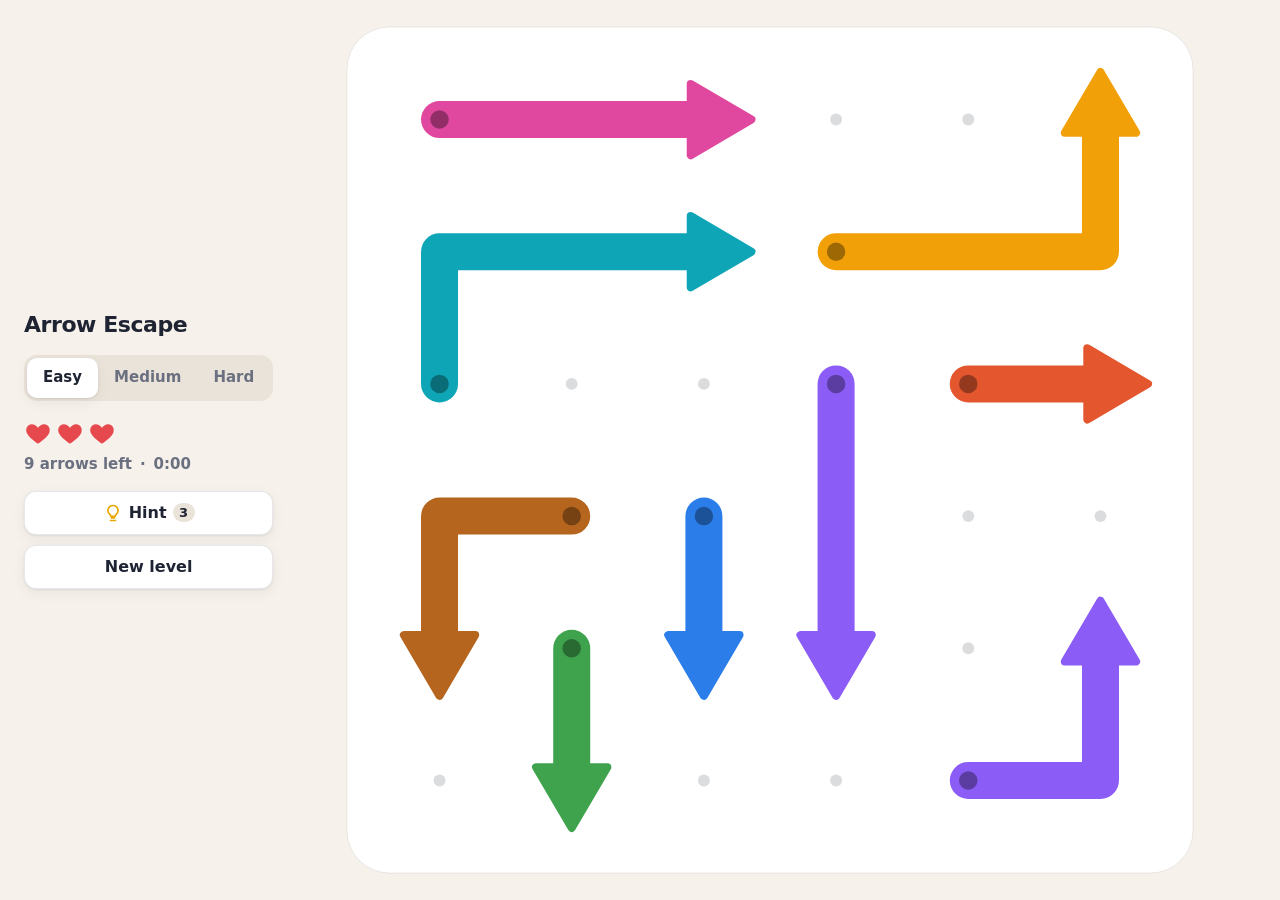
==== index.html @ 72892c08 "Arrow Escape: offline iPad puzzle game Tap arrows to slide them off the board; bumping another arrow" ====
<!doctype html>
<html lang="en">
<head>
  <meta charset="utf-8">
  <meta name="viewport" content="width=device-width, initial-scale=1, maximum-scale=1, user-scalable=no, viewport-fit=cover">
  <title>Arrow Escape</title>
  <meta name="description" content="Tap the arrows so each one slides off the board. Clear them all.">
  <meta name="theme-color" content="#F6F1EA" media="(prefers-color-scheme: light)">
  <meta name="theme-color" content="#14161C" media="(prefers-color-scheme: dark)">

  <!-- Home Screen app: full screen, no Safari bars -->
  <meta name="apple-mobile-web-app-capable" content="yes">
  <meta name="mobile-web-app-capable" content="yes">
  <meta name="apple-mobile-web-app-title" content="Arrows">
  <meta name="apple-mobile-web-app-status-bar-style" content="default">
  <link rel="manifest" href="manifest.json">
  <link rel="icon" type="image/png" sizes="192x192" href="icons/icon-192.png">
  <link rel="apple-touch-icon" href="icons/apple-touch-icon.png">
  <link rel="apple-touch-icon" sizes="152x152" href="icons/apple-touch-icon-152.png">
  <link rel="apple-touch-icon" sizes="167x167" href="icons/apple-touch-icon-167.png">
  <link rel="apple-touch-icon" sizes="180x180" href="icons/apple-touch-icon.png">

  <link rel="stylesheet" href="css/style.css">
  <script type="module" src="js/main.js"></script>
</head>
<body>
  <div id="app">
    <header class="bar">
      <h1 class="brand">Arrow Escape</h1>

      <div class="seg" role="group" aria-label="Difficulty">
        <button type="button" data-diff="easy">Easy</button>
        <button type="button" data-diff="medium">Medium</button>
        <button type="button" data-diff="hard">Hard</button>
      </div>

      <div class="hud">
        <div id="hearts" class="hearts" role="img"></div>
        <div class="info"><span id="left"></span><span aria-hidden="true">·</span><span id="timer">0:00</span></div>
      </div>

      <div class="actions">
        <button type="button" id="hint" class="btn">
          <svg viewBox="0 0 24 24" aria-hidden="true"><path d="M9 21h6M10 18h4M12 3a6 6 0 0 0-3.6 10.8c.6.5 1 1.2 1 2V16h5.2v-.2c0-.8.4-1.5 1-2A6 6 0 0 0 12 3z"/></svg>
          Hint <span id="hint-count" class="badge">3</span>
        </button>
        <button type="button" id="new" class="btn">New level</button>
      </div>
    </header>

    <main class="stage">
      <canvas id="board" aria-label="Game board. Tap an arrow to slide it off the board."></canvas>
    </main>
  </div>

  <div id="overlay" class="overlay" hidden>
    <div id="card" class="card" role="dialog" aria-modal="true"></div>
  </div>

  <div id="toast" class="toast" hidden>
    New version ready <button type="button" id="reload" class="btn primary">Reload</button>
  </div>

  <noscript>Arrow Escape needs JavaScript.</noscript>
</body>
</html>
---- css/style.css ----
:root {
  --bg: #F6F1EA;
  --panel: #FFFFFF;
  --seg: #EAE3D9;
  --ink: #1F2433;
  --muted: #6B7080;
  --line: rgba(31, 36, 51, 0.1);
  --accent: #2B7DE9;
  --accent-ink: #FFFFFF;
  --heart: #E5484D;
  --hint: #E6A700;
  --shadow: 0 1px 2px rgba(31, 36, 51, 0.08), 0 4px 14px rgba(31, 36, 51, 0.06);
  color-scheme: light dark;
}

@media (prefers-color-scheme: dark) {
  :root {
    --bg: #14161C;
    --panel: #1E2129;
    --seg: #262A34;
    --ink: #ECEEF3;
    --muted: #9AA0AE;
    --line: rgba(255, 255, 255, 0.1);
    --accent: #5B9BFF;
    --accent-ink: #0B1220;
    --heart: #FF6369;
    --hint: #FFD43B;
    --shadow: 0 1px 2px rgba(0, 0, 0, 0.4), 0 4px 14px rgba(0, 0, 0, 0.3);
  }
}

* { box-sizing: border-box; }

html, body {
  margin: 0;
  height: 100%;
  overflow: hidden;
  background: var(--bg);
  color: var(--ink);
  font-family: -apple-system, BlinkMacSystemFont, system-ui, "Segoe UI", Roboto, sans-serif;
  -webkit-user-select: none;
  user-select: none;
  -webkit-touch-callout: none;
  -webkit-tap-highlight-color: transparent;
  -webkit-text-size-adjust: 100%;
  overscroll-behavior: none;
  touch-action: none;
}

body { position: fixed; inset: 0; }

#app {
  position: absolute;
  inset: 0;
  display: flex;
  flex-direction: column;
  padding: env(safe-area-inset-top) env(safe-area-inset-right) env(safe-area-inset-bottom) env(safe-area-inset-left);
}

/* ------------------------------------------------------------ top bar */

.bar {
  display: grid;
  grid-template-columns: 1fr auto;
  grid-template-areas: "brand seg" "hud actions";
  align-items: center;
  gap: 12px 16px;
  padding: 16px 20px 4px;
}

.brand { grid-area: brand; margin: 0; font-size: 22px; font-weight: 800; letter-spacing: -0.02em; }
.seg { grid-area: seg; }
.hud { grid-area: hud; }
.actions { grid-area: actions; display: flex; gap: 10px; }

.seg {
  display: flex;
  padding: 3px;
  border-radius: 13px;
  background: var(--seg);
}
.seg button {
  flex: 1;
  min-height: 40px;
  padding: 0 16px;
  border: 0;
  border-radius: 10px;
  background: transparent;
  color: var(--muted);
  font-size: 15px; font-weight: 600; line-height: 1;
  font-family: inherit;
  touch-action: manipulation;
}
.seg button[aria-pressed="true"] { background: var(--panel); color: var(--ink); box-shadow: var(--shadow); }

.hud { display: flex; align-items: center; gap: 16px; min-width: 0; }
.hearts { display: flex; gap: 4px; }
.heart svg { display: block; width: 28px; height: 28px; fill: var(--heart); transition: opacity 0.3s, transform 0.3s; }
.heart.lost svg { opacity: 0.18; filter: grayscale(1); }
.heart.pop svg { animation: heart-pop 0.45s ease-out; }
@keyframes heart-pop {
  0% { transform: scale(1); }
  35% { transform: scale(1.45) rotate(-8deg); }
  100% { transform: scale(1); }
}
.info { display: flex; gap: 8px; color: var(--muted); font-size: 15px; font-weight: 600; font-variant-numeric: tabular-nums; white-space: nowrap; }

.btn {
  display: inline-flex;
  align-items: center;
  justify-content: center;
  gap: 6px;
  min-height: 44px;
  padding: 0 16px;
  border: 1px solid var(--line);
  border-radius: 12px;
  background: var(--panel);
  color: var(--ink);
  font-size: 16px; font-weight: 600; line-height: 1;
  font-family: inherit;
  box-shadow: var(--shadow);
  touch-action: manipulation;
}
.btn:active { transform: scale(0.97); }
.btn:disabled { opacity: 0.45; }
.btn svg { width: 20px; height: 20px; fill: none; stroke: var(--hint); stroke-width: 2; stroke-linecap: round; stroke-linejoin: round; }
.btn.primary { background: var(--accent); border-color: transparent; color: var(--accent-ink); }
.badge {
  min-width: 22px;
  padding: 3px 6px;
  border-radius: 99px;
  background: var(--seg);
  font-size: 13px;
  font-variant-numeric: tabular-nums;
}

/* ------------------------------------------------------------ board */

.stage { position: relative; flex: 1; min-width: 0; min-height: 0; }
#board { position: absolute; inset: 0; display: block; width: 100%; height: 100%; touch-action: none; }

/* Landscape: controls become a side panel. */
@media (orientation: landscape) {
  #app { flex-direction: row; }
  .bar {
    width: 260px;
    flex: none;
    grid-template-columns: 1fr;
    grid-template-areas: "brand" "seg" "hud" "actions";
    align-content: center;
    gap: 18px;
    padding: 20px 4px 20px 24px;
  }
  .hud { flex-direction: column; align-items: flex-start; gap: 8px; }
  .actions { flex-direction: column; }
}

/* Narrow portrait screens (phones): stack the bar. */
@media (orientation: portrait) and (max-width: 560px) {
  .bar { grid-template-columns: 1fr; grid-template-areas: "brand" "seg" "hud" "actions"; padding: 12px 16px 0; }
  .actions .btn { flex: 1; }
}

/* ------------------------------------------------------------ overlay */

.overlay {
  position: fixed;
  inset: 0;
  display: grid;
  place-items: center;
  padding: 16px;
  background: rgba(20, 22, 28, 0.35);
  -webkit-backdrop-filter: blur(6px);
  backdrop-filter: blur(6px);
  animation: fade 0.2s ease-out;
  z-index: 10;
}
.overlay[hidden], .toast[hidden] { display: none; }

.card {
  width: min(420px, 100%);
  padding: 28px 24px 24px;
  border-radius: 24px;
  background: var(--panel);
  box-shadow: 0 20px 60px rgba(0, 0, 0, 0.25);
  text-align: center;
  animation: rise 0.28s cubic-bezier(0.2, 0.9, 0.3, 1.2);
}
.card h2 { margin: 0 0 18px; font-size: 28px; letter-spacing: -0.02em; }
.kicker { margin: 0 0 4px; color: var(--muted); font-size: 13px; font-weight: 700; letter-spacing: 0.08em; text-transform: uppercase; }
.stats { display: grid; grid-template-columns: repeat(3, 1fr); gap: 8px; margin-bottom: 16px; }
.stats div { padding: 12px 4px; border-radius: 14px; background: var(--seg); }
.stats b { display: block; font-size: 26px; font-variant-numeric: tabular-nums; }
.stats span { color: var(--muted); font-size: 13px; font-weight: 600; }
.sub { margin: 0 0 20px; color: var(--muted); font-size: 15px; line-height: 1.4; }
.sub strong { color: var(--ink); }
.buttons { display: flex; gap: 10px; }
.buttons .btn { flex: 1; min-height: 50px; }

.toast {
  position: fixed;
  left: 50%;
  bottom: calc(16px + env(safe-area-inset-bottom));
  transform: translateX(-50%);
  display: flex;
  align-items: center;
  gap: 12px;
  padding: 8px 8px 8px 18px;
  border-radius: 16px;
  background: var(--panel);
  box-shadow: var(--shadow);
  font-weight: 600;
  z-index: 20;
}

@keyframes fade { from { opacity: 0; } }
@keyframes rise { from { opacity: 0; transform: translateY(16px) scale(0.96); } }
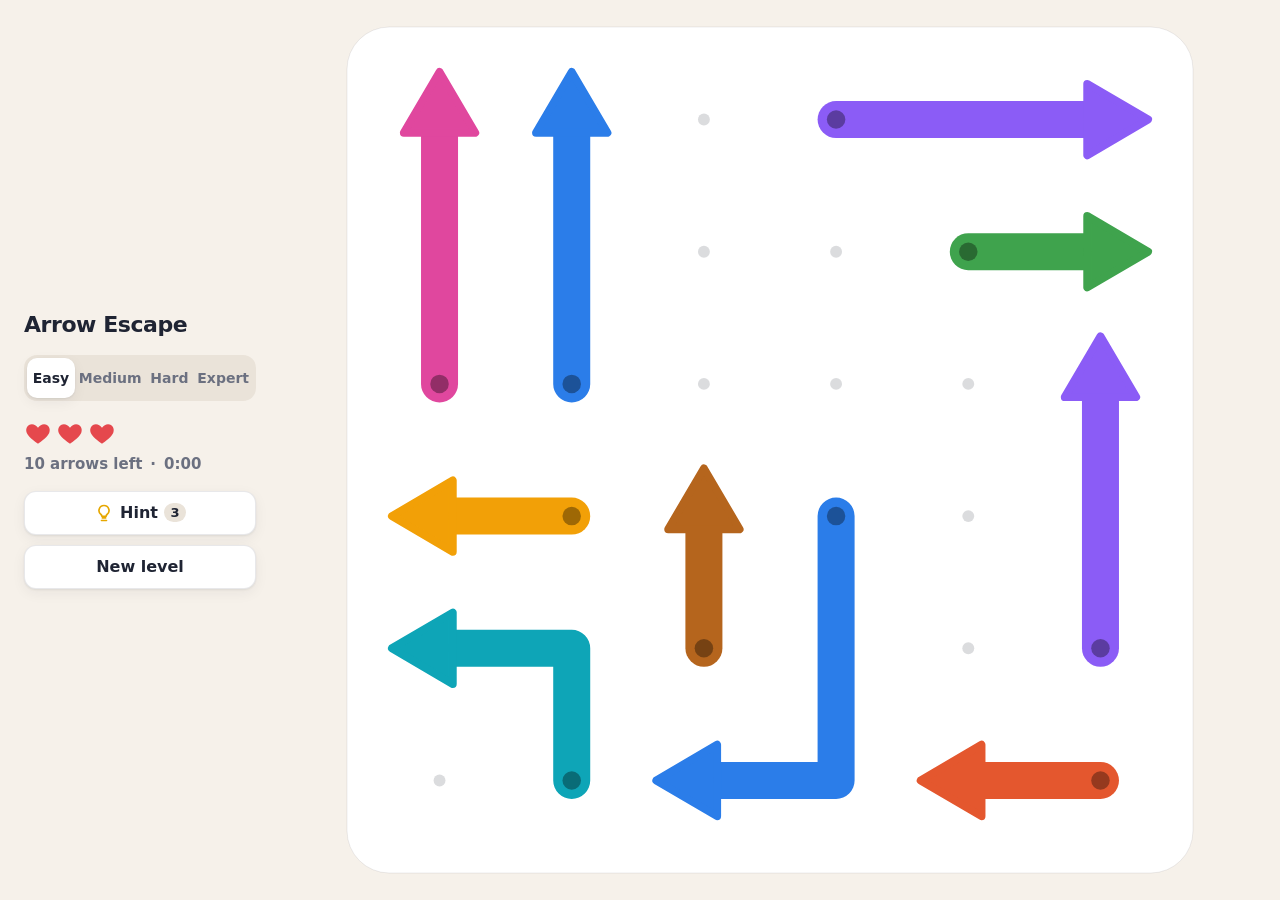
==== commit 97b1a1f7: "Add Expert difficulty 12x12 board with long, bendy arrows. Each head is placed on the cell (of 8 sam" ====
--- a/index.html
+++ b/index.html
@@ -32,6 +32,7 @@
         <button type="button" data-diff="easy">Easy</button>
         <button type="button" data-diff="medium">Medium</button>
         <button type="button" data-diff="hard">Hard</button>
+        <button type="button" data-diff="expert">Expert</button>
       </div>
 
       <div class="hud">
--- a/css/style.css
+++ b/css/style.css
@@ -89,8 +89,9 @@
   color: var(--muted);
   font-size: 15px; font-weight: 600; line-height: 1;
   font-family: inherit;
-  touch-action: manipulation;
-}
+  touch-action: none; /* no pan, so a Pencil wobble never cancels the press */
+}
+@media (orientation: landscape) { .seg button { padding: 0 4px; font-size: 14px; } }
 .seg button[aria-pressed="true"] { background: var(--panel); color: var(--ink); box-shadow: var(--shadow); }
 
 .hud { display: flex; align-items: center; gap: 16px; min-width: 0; }
@@ -119,7 +120,7 @@
   font-size: 16px; font-weight: 600; line-height: 1;
   font-family: inherit;
   box-shadow: var(--shadow);
-  touch-action: manipulation;
+  touch-action: none; /* no pan, so a Pencil wobble never cancels the press */
 }
 .btn:active { transform: scale(0.97); }
 .btn:disabled { opacity: 0.45; }
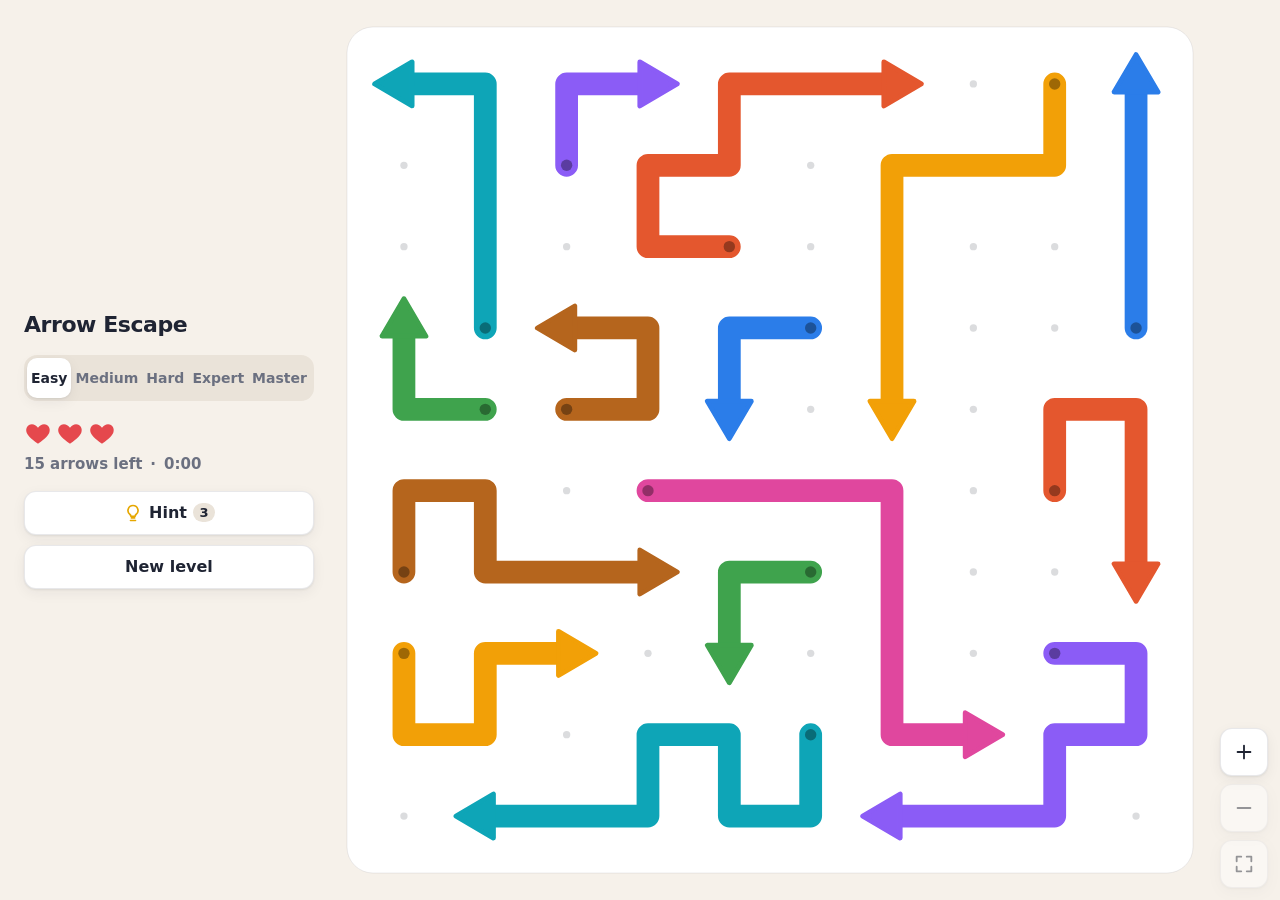
==== commit 7ad934c1: "Harder levels, Master difficulty and pinch zoom Every level moves up: the old Hard boards are now Ea" ====
--- a/index.html
+++ b/index.html
@@ -33,6 +33,7 @@
         <button type="button" data-diff="medium">Medium</button>
         <button type="button" data-diff="hard">Hard</button>
         <button type="button" data-diff="expert">Expert</button>
+        <button type="button" data-diff="master">Master</button>
       </div>
 
       <div class="hud">
@@ -50,7 +51,18 @@
     </header>
 
     <main class="stage">
-      <canvas id="board" aria-label="Game board. Tap an arrow to slide it off the board."></canvas>
+      <canvas id="board" aria-label="Game board. Tap an arrow to slide it off the board. Pinch to zoom."></canvas>
+      <div class="zoom" role="group" aria-label="Zoom">
+        <button type="button" id="zoom-in" class="btn" aria-label="Zoom in">
+          <svg viewBox="0 0 24 24" aria-hidden="true"><path d="M12 5v14M5 12h14"/></svg>
+        </button>
+        <button type="button" id="zoom-out" class="btn" aria-label="Zoom out">
+          <svg viewBox="0 0 24 24" aria-hidden="true"><path d="M5 12h14"/></svg>
+        </button>
+        <button type="button" id="zoom-fit" class="btn" aria-label="Show whole board">
+          <svg viewBox="0 0 24 24" aria-hidden="true"><path d="M4 9V4h5M15 4h5v5M20 15v5h-5M9 20H4v-5"/></svg>
+        </button>
+      </div>
     </main>
   </div>
 
--- a/css/style.css
+++ b/css/style.css
@@ -140,6 +140,18 @@
 .stage { position: relative; flex: 1; min-width: 0; min-height: 0; }
 #board { position: absolute; inset: 0; display: block; width: 100%; height: 100%; touch-action: none; }
 
+/* Zoom buttons, floating over the board's bottom-right corner. */
+.zoom {
+  position: absolute;
+  right: 12px;
+  bottom: 12px;
+  display: flex;
+  gap: 8px;
+}
+@media (orientation: landscape) { .zoom { flex-direction: column; } }
+.zoom .btn { width: 48px; min-height: 48px; padding: 0; }
+.zoom .btn svg { width: 22px; height: 22px; stroke: var(--ink); }
+
 /* Landscape: controls become a side panel. */
 @media (orientation: landscape) {
   #app { flex-direction: row; }
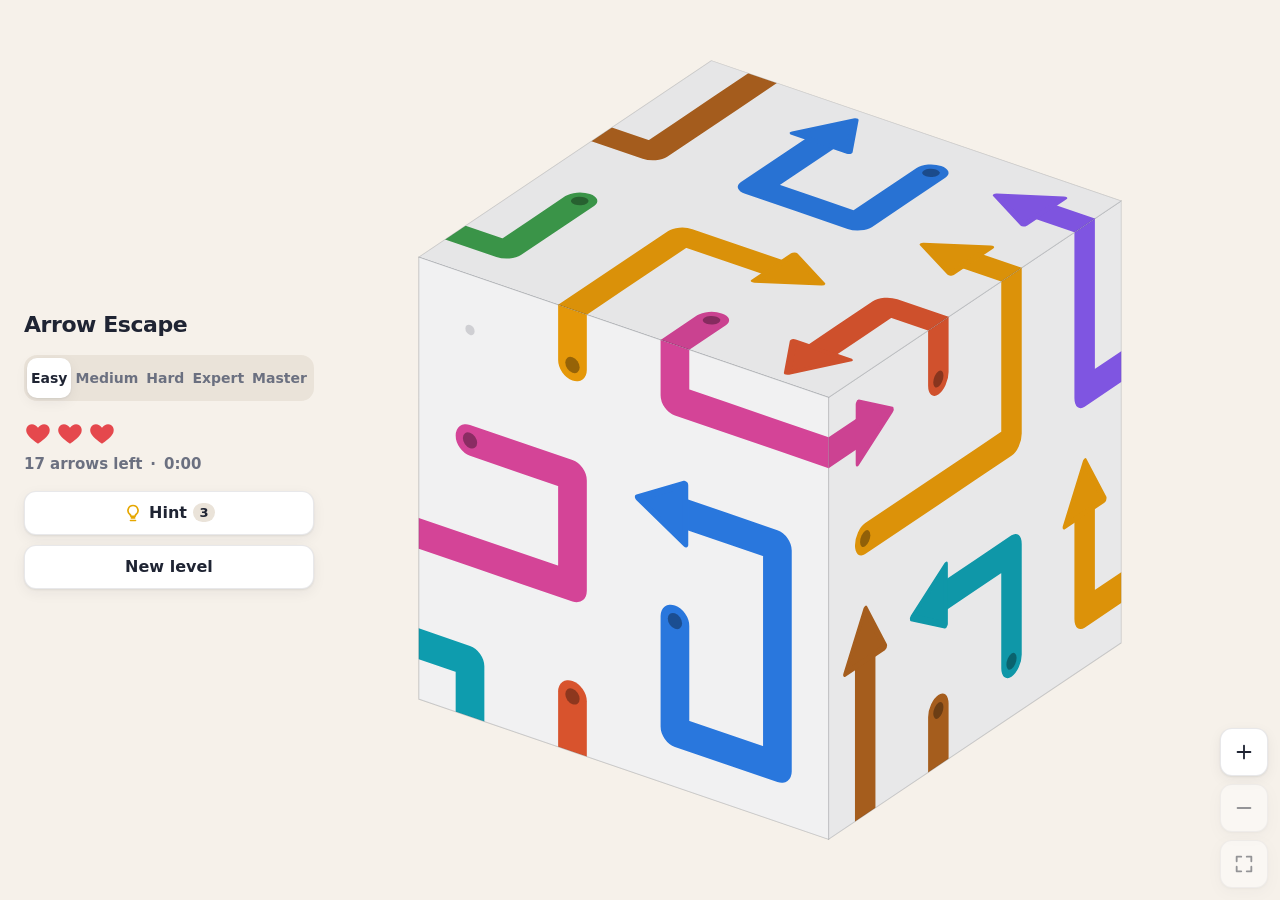
==== commit cfe7fd8b: "Turn the board into a rotating cube Arrows now lie on the six faces of a cube and can bend over its " ====
--- a/index.html
+++ b/index.html
@@ -4,7 +4,7 @@
   <meta charset="utf-8">
   <meta name="viewport" content="width=device-width, initial-scale=1, maximum-scale=1, user-scalable=no, viewport-fit=cover">
   <title>Arrow Escape</title>
-  <meta name="description" content="Tap the arrows so each one slides off the board. Clear them all.">
+  <meta name="description" content="Spin the cube and tap the arrows so each one slides off. Clear them all.">
   <meta name="theme-color" content="#F6F1EA" media="(prefers-color-scheme: light)">
   <meta name="theme-color" content="#14161C" media="(prefers-color-scheme: dark)">
 
@@ -51,7 +51,7 @@
     </header>
 
     <main class="stage">
-      <canvas id="board" aria-label="Game board. Tap an arrow to slide it off the board. Pinch to zoom."></canvas>
+      <canvas id="board" aria-label="Game cube. Tap an arrow to slide it off its face. Drag to spin the cube, pinch to zoom, twist to turn it."></canvas>
       <div class="zoom" role="group" aria-label="Zoom">
         <button type="button" id="zoom-in" class="btn" aria-label="Zoom in">
           <svg viewBox="0 0 24 24" aria-hidden="true"><path d="M12 5v14M5 12h14"/></svg>
@@ -59,7 +59,7 @@
         <button type="button" id="zoom-out" class="btn" aria-label="Zoom out">
           <svg viewBox="0 0 24 24" aria-hidden="true"><path d="M5 12h14"/></svg>
         </button>
-        <button type="button" id="zoom-fit" class="btn" aria-label="Show whole board">
+        <button type="button" id="zoom-fit" class="btn" aria-label="Show whole cube">
           <svg viewBox="0 0 24 24" aria-hidden="true"><path d="M4 9V4h5M15 4h5v5M20 15v5h-5M9 20H4v-5"/></svg>
         </button>
       </div>
